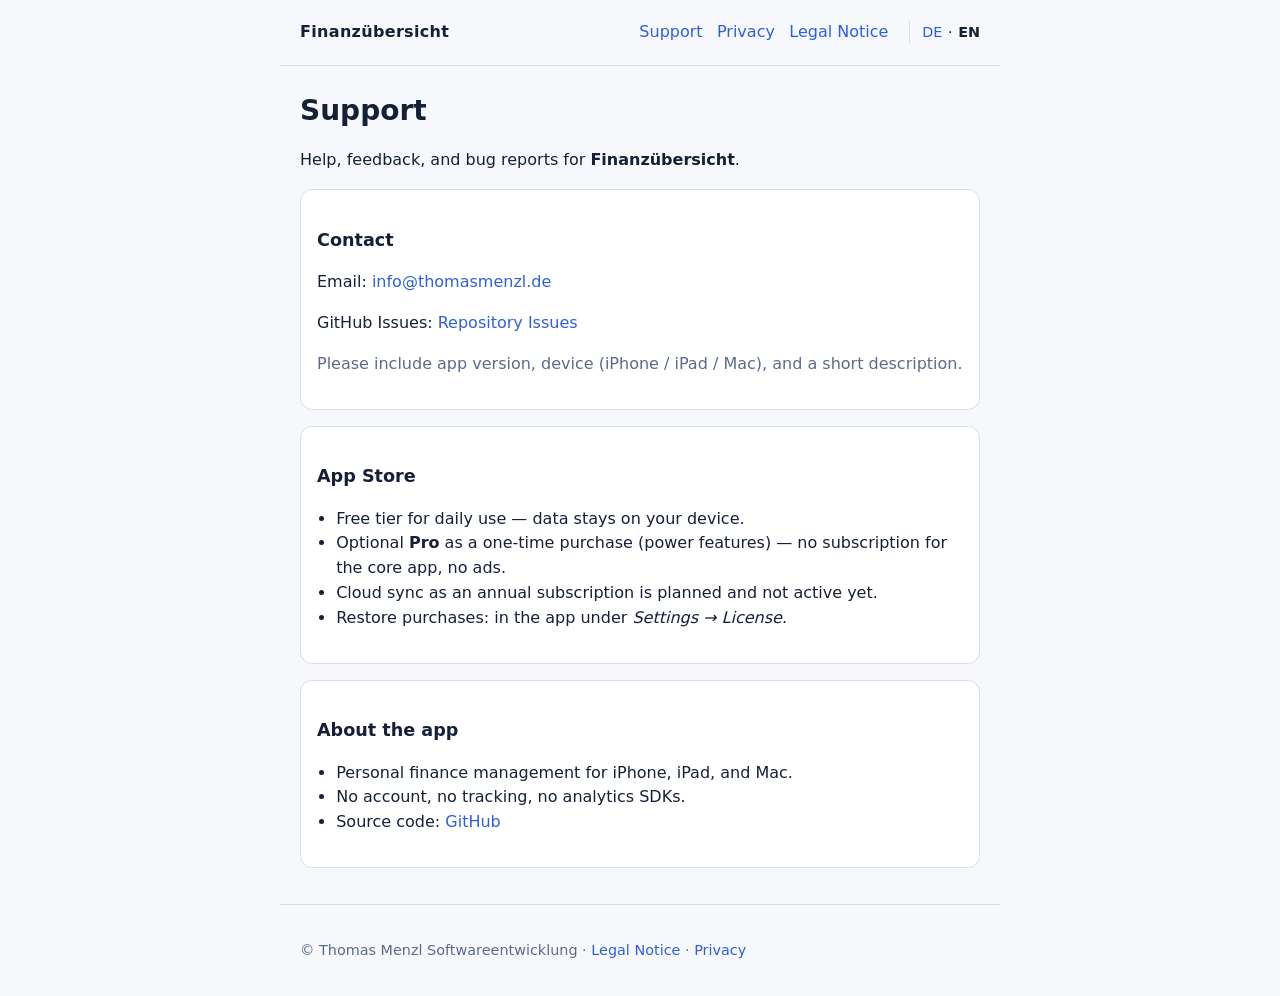
==== en/index.html @ 5ab2bddf "Align site with SimpleTD: DE/EN switch and VAT notice. Add separate en/ pages with nav language swit" ====
<!DOCTYPE html>
<html lang="en">
<head>
  <meta charset="utf-8" />
  <meta name="viewport" content="width=device-width, initial-scale=1" />
  <title>Finanzübersicht — Support</title>
  <meta name="description" content="Support, help, and contact for the Finanzübersicht app." />
  <link rel="stylesheet" href="../styles.css" />
  <link rel="alternate" hreflang="de" href="../index.html" />
  <link rel="alternate" hreflang="en" href="index.html" />
</head>
<body>
  <header>
    <p class="brand">Finanzübersicht</p>
    <nav>
      <a href="index.html">Support</a>
      <a href="privacy.html">Privacy</a>
      <a href="impressum.html">Legal Notice</a>
      <span class="lang-switch" aria-label="Language">
        <a href="../index.html" lang="de" hreflang="de">DE</a>
        <span aria-hidden="true">·</span>
        <a href="index.html" aria-current="true" lang="en">EN</a>
      </span>
    </nav>
  </header>

  <main>
    <h1>Support</h1>
    <p>Help, feedback, and bug reports for <strong>Finanzübersicht</strong>.</p>

    <section>
      <h2>Contact</h2>
      <p>
        Email:
        <a href="mailto:info@thomasmenzl.de">info@thomasmenzl.de</a>
      </p>
      <p>
        GitHub Issues:
        <a href="https://github.com/Thomas-Menzl-Softwareentwicklung/finanzuebersicht/issues">Repository Issues</a>
      </p>
      <p class="muted">Please include app version, device (iPhone / iPad / Mac), and a short description.</p>
    </section>

    <section>
      <h2>App Store</h2>
      <ul>
        <li>Free tier for daily use — data stays on your device.</li>
        <li>Optional <strong>Pro</strong> as a one-time purchase (power features) — no subscription for the core app, no ads.</li>
        <li>Cloud sync as an annual subscription is planned and not active yet.</li>
        <li>Restore purchases: in the app under <em>Settings → License</em>.</li>
      </ul>
    </section>

    <section>
      <h2>About the app</h2>
      <ul>
        <li>Personal finance management for iPhone, iPad, and Mac.</li>
        <li>No account, no tracking, no analytics SDKs.</li>
        <li>Source code: <a href="https://github.com/Thomas-Menzl-Softwareentwicklung/finanzuebersicht">GitHub</a></li>
      </ul>
    </section>
  </main>

  <footer>
    <p>© Thomas Menzl Softwareentwicklung · <a href="impressum.html">Legal Notice</a> · <a href="privacy.html">Privacy</a></p>
  </footer>
</body>
</html>
---- styles.css ----
:root {
  color-scheme: light dark;
  --bg: #0b1020;
  --fg: #e8eefc;
  --muted: #9aa8c7;
  --accent: #5b8cff;
  --card: #141b2f;
  --line: #243049;
  font-family: "Segoe UI", system-ui, -apple-system, sans-serif;
}

@media (prefers-color-scheme: light) {
  :root {
    --bg: #f6f8fc;
    --fg: #152038;
    --muted: #5b6b88;
    --accent: #2f5fdb;
    --card: #ffffff;
    --line: #d7deee;
  }
}

* { box-sizing: border-box; }

body {
  margin: 0;
  background: var(--bg);
  color: var(--fg);
  line-height: 1.55;
}

header, main, footer {
  max-width: 720px;
  margin: 0 auto;
  padding: 1.25rem 1.25rem;
}

header {
  display: flex;
  justify-content: space-between;
  align-items: center;
  gap: 1rem;
  border-bottom: 1px solid var(--line);
}

.brand {
  margin: 0;
  font-weight: 700;
  letter-spacing: 0.02em;
}

nav {
  display: flex;
  gap: 0.9rem;
  flex-wrap: wrap;
  align-items: center;
}

.lang-switch {
  display: inline-flex;
  gap: 0.35rem;
  align-items: center;
  margin-left: 0.4rem;
  padding-left: 0.75rem;
  border-left: 1px solid var(--line);
  font-size: 0.9rem;
}

.lang-switch a[aria-current="true"] {
  color: var(--fg);
  font-weight: 600;
  text-decoration: none;
  pointer-events: none;
}

a { color: var(--accent); text-decoration: none; }
a:hover { text-decoration: underline; }

h1 { font-size: 1.75rem; margin: 0.2rem 0 0.8rem; }
h2 { font-size: 1.1rem; margin-top: 1.4rem; }

section {
  background: var(--card);
  border: 1px solid var(--line);
  border-radius: 12px;
  padding: 0.9rem 1rem 1rem;
  margin: 1rem 0;
}

ul { padding-left: 1.2rem; }
.muted { color: var(--muted); }
hr { border: 0; border-top: 1px solid var(--line); margin: 2rem 0; }

footer {
  color: var(--muted);
  font-size: 0.9rem;
  border-top: 1px solid var(--line);
}
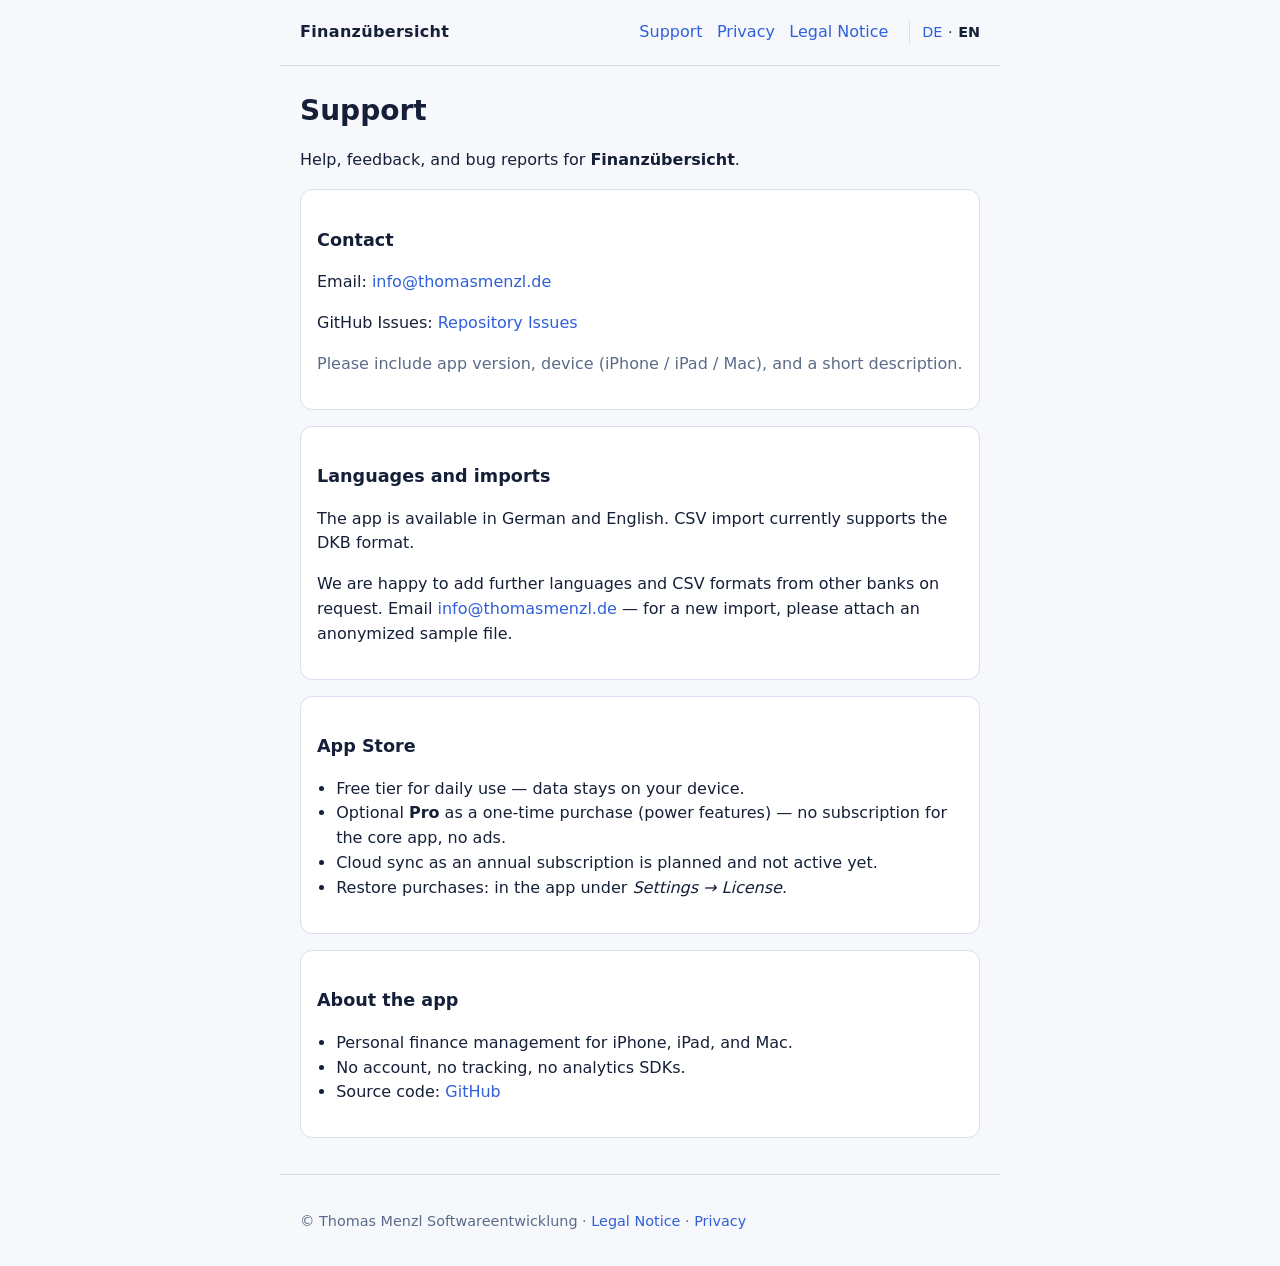
==== commit 2d05c240: "Add on-request languages and bank CSV note to support pages. Point visitors to email so extra locale" ====
--- a/en/index.html
+++ b/en/index.html
@@ -42,6 +42,12 @@
     </section>
 
     <section>
+      <h2>Languages and imports</h2>
+      <p>The app is available in German and English. CSV import currently supports the DKB format.</p>
+      <p>We are happy to add further languages and CSV formats from other banks on request. Email <a href="mailto:info@thomasmenzl.de?subject=Finanz%C3%BCbersicht%20language">info@thomasmenzl.de</a> — for a new import, please attach an anonymized sample file.</p>
+    </section>
+
+    <section>
       <h2>App Store</h2>
       <ul>
         <li>Free tier for daily use — data stays on your device.</li>
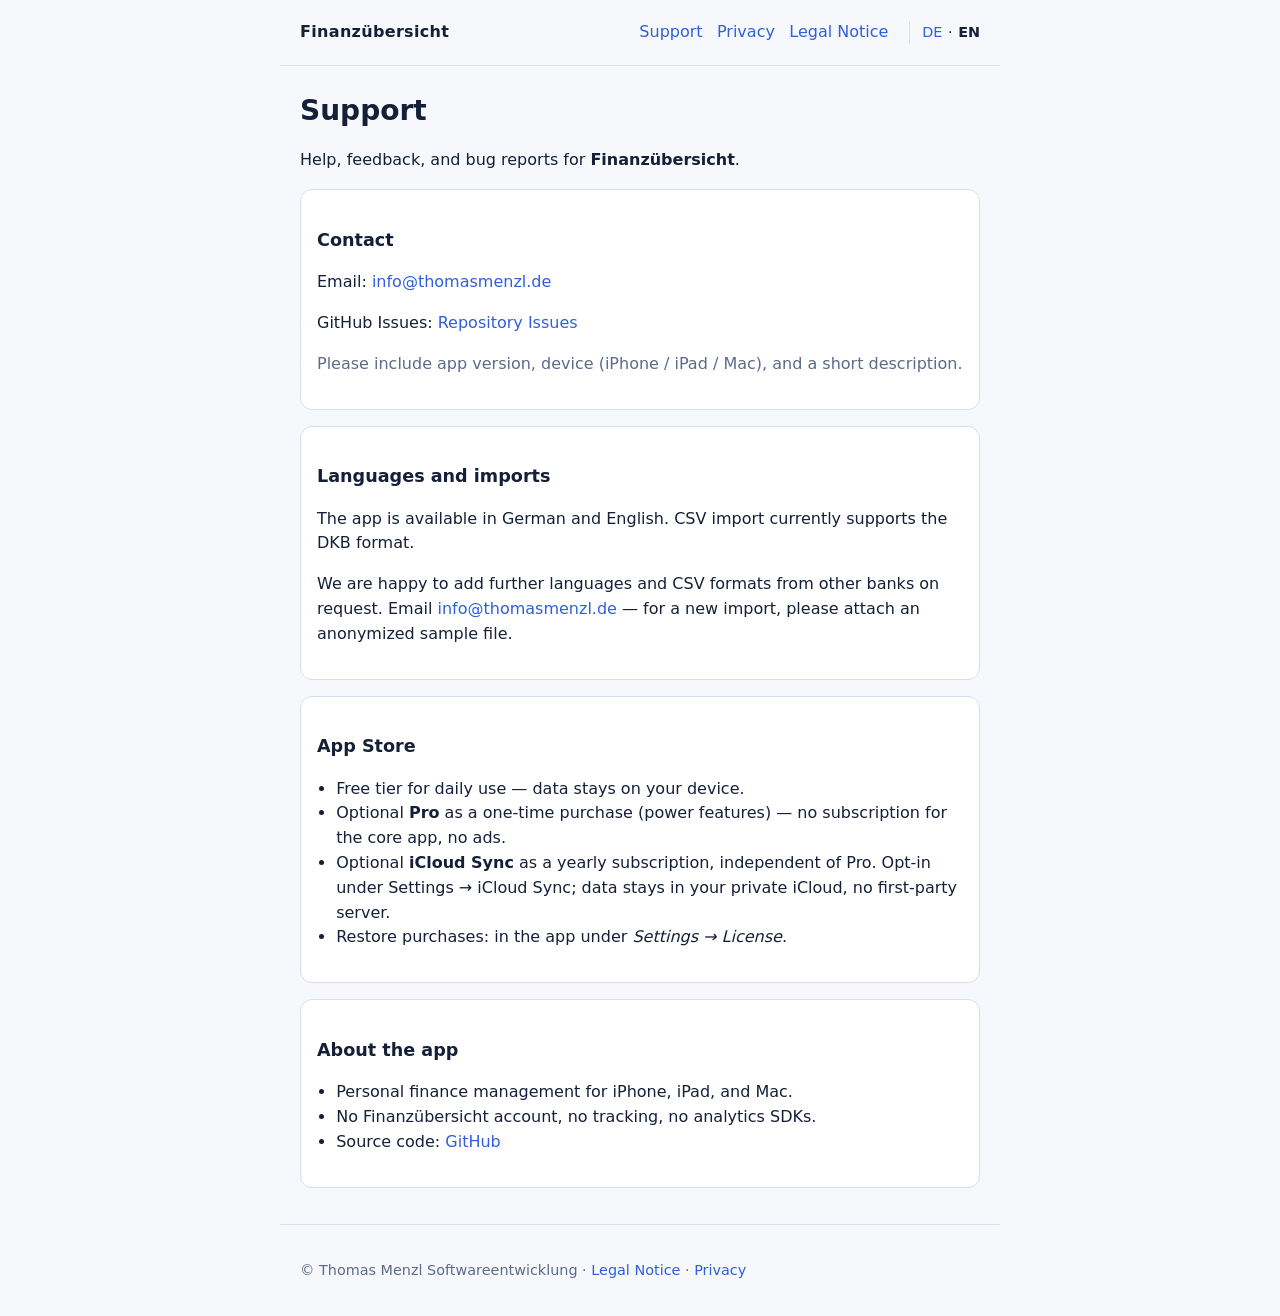
==== commit 68919f03: "Document optional iCloud Sync on support and privacy pages. Replace the outdated “sync is not part o" ====
--- a/en/index.html
+++ b/en/index.html
@@ -52,7 +52,7 @@
       <ul>
         <li>Free tier for daily use — data stays on your device.</li>
         <li>Optional <strong>Pro</strong> as a one-time purchase (power features) — no subscription for the core app, no ads.</li>
-        <li>Cloud sync as an annual subscription is planned and not active yet.</li>
+        <li>Optional <strong>iCloud Sync</strong> as a yearly subscription, independent of Pro. Opt-in under Settings → iCloud Sync; data stays in your private iCloud, no first-party server.</li>
         <li>Restore purchases: in the app under <em>Settings → License</em>.</li>
       </ul>
     </section>
@@ -61,7 +61,7 @@
       <h2>About the app</h2>
       <ul>
         <li>Personal finance management for iPhone, iPad, and Mac.</li>
-        <li>No account, no tracking, no analytics SDKs.</li>
+        <li>No Finanzübersicht account, no tracking, no analytics SDKs.</li>
         <li>Source code: <a href="https://github.com/Thomas-Menzl-Softwareentwicklung/finanzuebersicht">GitHub</a></li>
       </ul>
     </section>
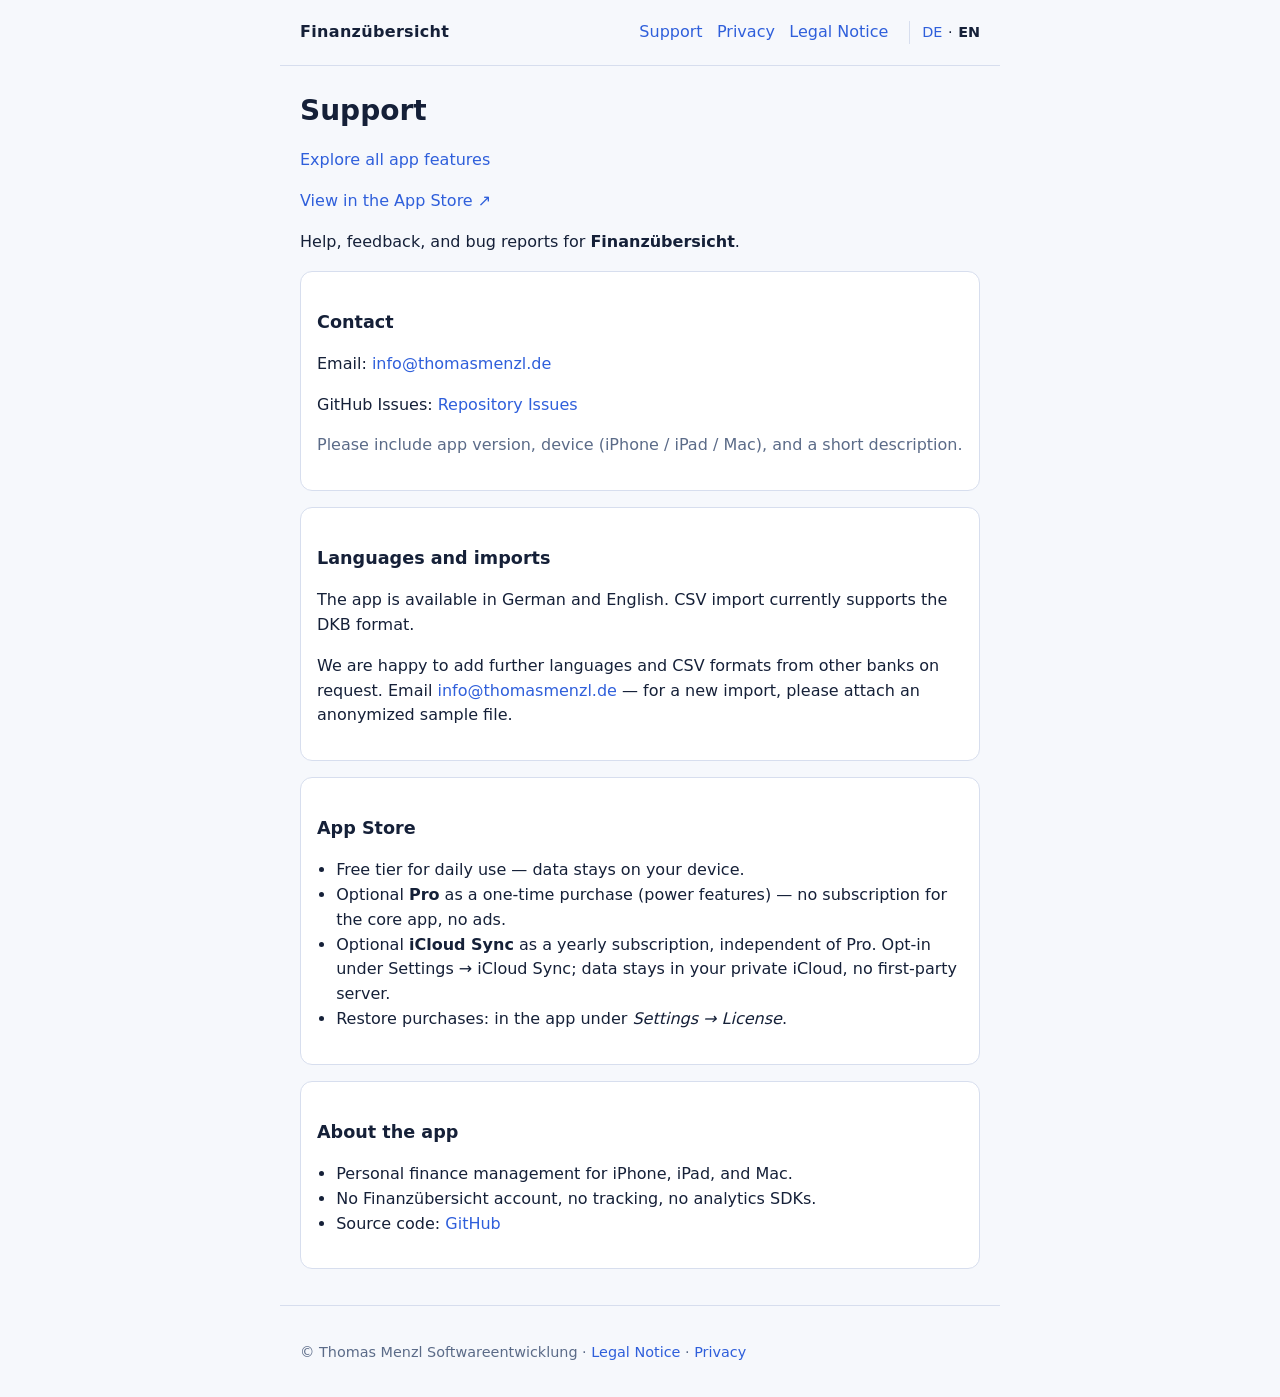
==== commit 4e9a1a1f: "Link support pages to product page" ====
--- a/en/index.html
+++ b/en/index.html
@@ -26,6 +26,8 @@
 
   <main>
     <h1>Support</h1>
+    <p><a href="https://thomasmenzl.de/finanzuebersicht/en/">Explore all app features</a></p>
+    <p><a href="https://apps.apple.com/app/id6796250291">View in the App Store ↗</a></p>
     <p>Help, feedback, and bug reports for <strong>Finanzübersicht</strong>.</p>
 
     <section>
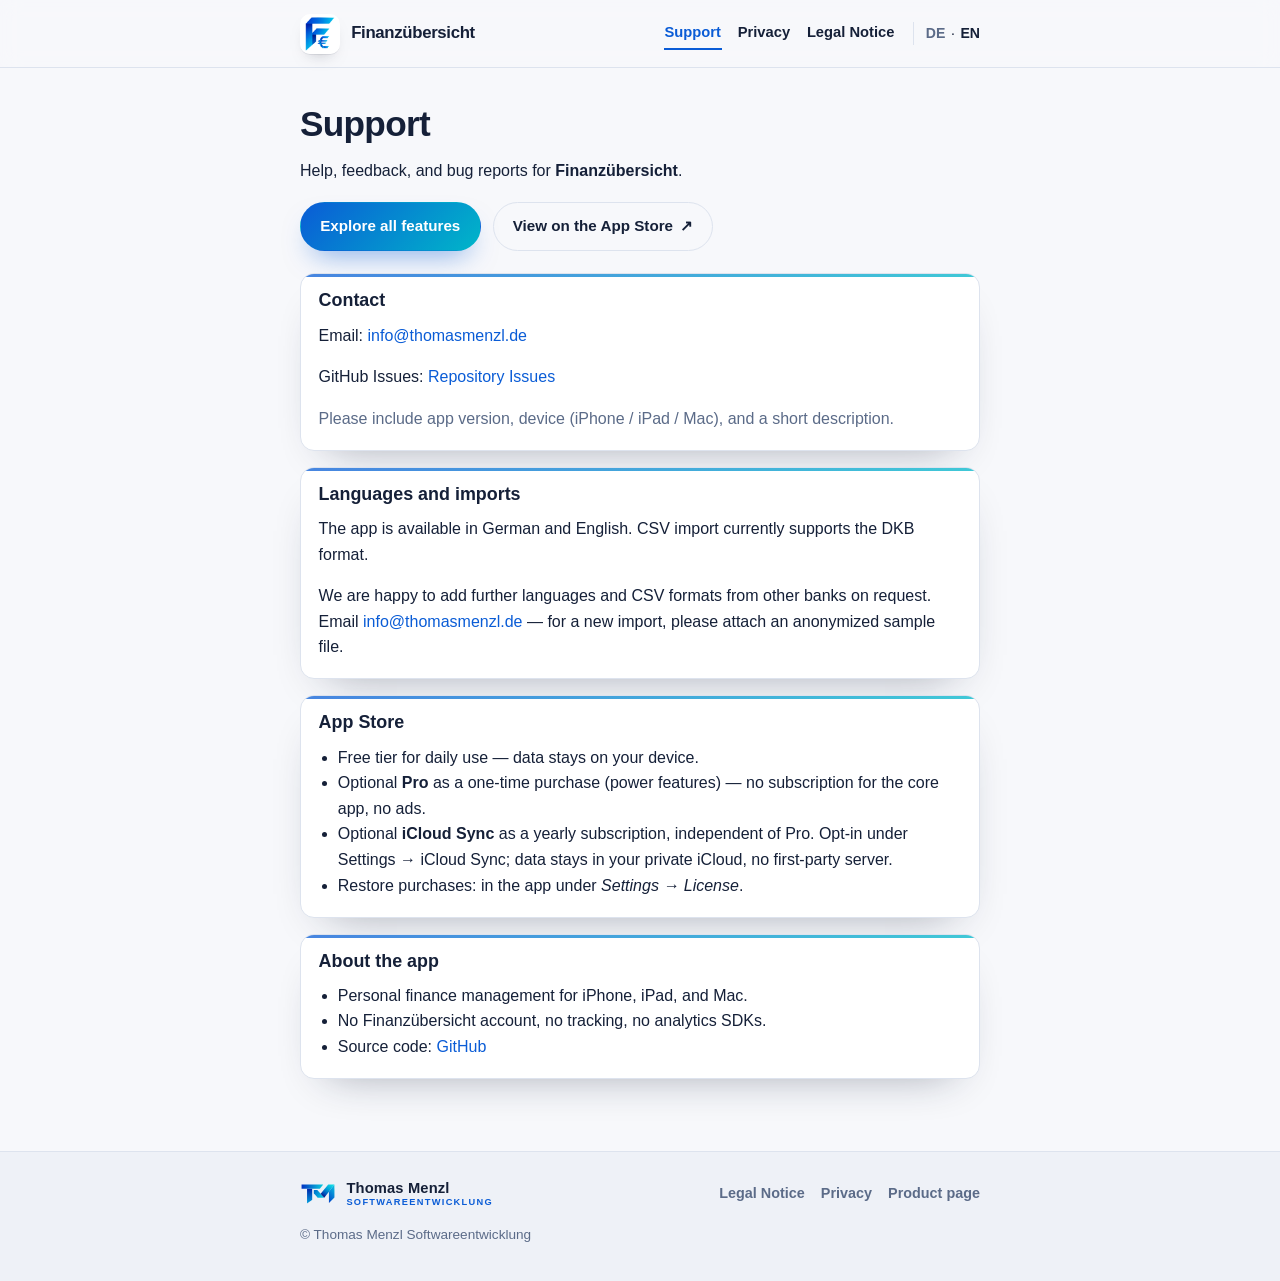
==== commit 31e7887f: "Align support site branding with thomasmenzl.de Reuse the shared blue–cyan tokens, product app icon," ====
--- a/en/index.html
+++ b/en/index.html
@@ -5,32 +5,53 @@
   <meta name="viewport" content="width=device-width, initial-scale=1" />
   <title>Finanzübersicht — Support</title>
   <meta name="description" content="Support, help, and contact for the Finanzübersicht app." />
+  <meta name="color-scheme" content="light dark" />
+  <meta name="theme-color" content="#f7f8fb" media="(prefers-color-scheme: light)" />
+  <meta name="theme-color" content="#0b1020" media="(prefers-color-scheme: dark)" />
+  <link rel="icon" href="../assets/logo-thomas-menzl-icon.svg" type="image/svg+xml" />
+  <link rel="alternate icon" href="../assets/favicon.png" type="image/png" />
+  <link rel="apple-touch-icon" href="../assets/apple-touch-icon.png" />
   <link rel="stylesheet" href="../styles.css" />
   <link rel="alternate" hreflang="de" href="../index.html" />
   <link rel="alternate" hreflang="en" href="index.html" />
 </head>
 <body>
-  <header>
-    <p class="brand">Finanzübersicht</p>
-    <nav>
-      <a href="index.html">Support</a>
-      <a href="privacy.html">Privacy</a>
-      <a href="impressum.html">Legal Notice</a>
-      <span class="lang-switch" aria-label="Language">
-        <a href="../index.html" lang="de" hreflang="de">DE</a>
-        <span aria-hidden="true">·</span>
-        <a href="index.html" aria-current="true" lang="en">EN</a>
-      </span>
-    </nav>
+  <a class="skip-link" href="#main">Skip to content</a>
+
+  <header class="site-header">
+    <div class="header-inner">
+      <a class="product-brand" href="index.html">
+        <img class="app-mark" src="../assets/app-icon.png" alt="" width="40" height="40" />
+        <span class="product-name">Finanzübersicht</span>
+      </a>
+      <nav class="primary-nav" aria-label="Main navigation">
+        <a href="index.html" aria-current="page">Support</a>
+        <a href="privacy.html">Privacy</a>
+        <a href="impressum.html">Legal Notice</a>
+        <span class="lang-switch" aria-label="Language">
+          <a href="../index.html" lang="de" hreflang="de">DE</a>
+          <span aria-hidden="true">·</span>
+          <a href="index.html" aria-current="true" lang="en">EN</a>
+        </span>
+      </nav>
+    </div>
   </header>
 
-  <main>
-    <h1>Support</h1>
-    <p><a href="https://thomasmenzl.de/finanzuebersicht/en/">Explore all app features</a></p>
-    <p><a href="https://apps.apple.com/app/id6796250291">View in the App Store ↗</a></p>
-    <p>Help, feedback, and bug reports for <strong>Finanzübersicht</strong>.</p>
+  <main id="main" class="page">
+    <div class="page-intro">
+      <h1>Support</h1>
+      <p>Help, feedback, and bug reports for <strong>Finanzübersicht</strong>.</p>
+      <div class="cta-group">
+        <a class="btn btn-primary" href="https://thomasmenzl.de/finanzuebersicht/en/">
+          Explore all features
+        </a>
+        <a class="btn btn-secondary" href="https://apps.apple.com/app/id6796250291">
+          View on the App Store <span aria-hidden="true">↗</span>
+        </a>
+      </div>
+    </div>
 
-    <section>
+    <section class="content-card">
       <h2>Contact</h2>
       <p>
         Email:
@@ -43,13 +64,13 @@
       <p class="muted">Please include app version, device (iPhone / iPad / Mac), and a short description.</p>
     </section>
 
-    <section>
+    <section class="content-card">
       <h2>Languages and imports</h2>
       <p>The app is available in German and English. CSV import currently supports the DKB format.</p>
       <p>We are happy to add further languages and CSV formats from other banks on request. Email <a href="mailto:info@thomasmenzl.de?subject=Finanz%C3%BCbersicht%20language">info@thomasmenzl.de</a> — for a new import, please attach an anonymized sample file.</p>
     </section>
 
-    <section>
+    <section class="content-card">
       <h2>App Store</h2>
       <ul>
         <li>Free tier for daily use — data stays on your device.</li>
@@ -59,7 +80,7 @@
       </ul>
     </section>
 
-    <section>
+    <section class="content-card">
       <h2>About the app</h2>
       <ul>
         <li>Personal finance management for iPhone, iPad, and Mac.</li>
@@ -69,8 +90,22 @@
     </section>
   </main>
 
-  <footer>
-    <p>© Thomas Menzl Softwareentwicklung · <a href="impressum.html">Legal Notice</a> · <a href="privacy.html">Privacy</a></p>
+  <footer class="site-footer">
+    <div class="footer-inner">
+      <a class="brand" href="https://thomasmenzl.de/" aria-label="Thomas Menzl Softwareentwicklung">
+        <img class="brand-mark" src="../assets/logo-thomas-menzl-icon.svg" alt="" width="50" height="30" />
+        <span class="brand-text">
+          <span class="brand-name">Thomas Menzl</span>
+          <span class="brand-sub">Softwareentwicklung</span>
+        </span>
+      </a>
+      <nav class="footer-nav" aria-label="Footer navigation">
+        <a href="impressum.html">Legal Notice</a>
+        <a href="privacy.html">Privacy</a>
+        <a href="https://thomasmenzl.de/finanzuebersicht/en/">Product page</a>
+      </nav>
+      <p class="footer-copy">© Thomas Menzl Softwareentwicklung</p>
+    </div>
   </footer>
 </body>
 </html>
--- a/styles.css
+++ b/styles.css
@@ -1,98 +1,449 @@
+/*
+  Finanzübersicht support site
+  Visual system aligned with thomasmenzl.de (shared tokens, brand, buttons).
+*/
+
 :root {
   color-scheme: light dark;
-  --bg: #0b1020;
-  --fg: #e8eefc;
-  --muted: #9aa8c7;
-  --accent: #5b8cff;
-  --card: #141b2f;
-  --line: #243049;
-  font-family: "Segoe UI", system-ui, -apple-system, sans-serif;
-}
-
-@media (prefers-color-scheme: light) {
+
+  --bg: #f7f8fb;
+  --bg-alt: #eef1f7;
+  --fg: #152038;
+  --muted: #5b6b88;
+  --line: #dde3ee;
+  --card-bg: #ffffff;
+
+  --accent: #0a5cd6;
+  --accent-2: #00b6c9;
+  --accent-contrast: #ffffff;
+  --focus-ring: #0a5cd6;
+
+  --radius: 14px;
+  --radius-sm: 8px;
+  --shadow-card: 0 20px 45px -28px rgba(21, 32, 56, 0.45);
+
+  --container: 720px;
+  --font: -apple-system, BlinkMacSystemFont, "Segoe UI", Roboto, "Helvetica Neue", Arial, sans-serif;
+}
+
+@media (prefers-color-scheme: dark) {
   :root {
-    --bg: #f6f8fc;
-    --fg: #152038;
-    --muted: #5b6b88;
-    --accent: #2f5fdb;
-    --card: #ffffff;
-    --line: #d7deee;
+    --bg: #0b1020;
+    --bg-alt: #0f1526;
+    --fg: #e8eefc;
+    --muted: #9aa8c7;
+    --line: #232d47;
+    --card-bg: #131a2e;
+
+    --accent: #4da8ff;
+    --accent-2: #35e0e6;
+    --accent-contrast: #071022;
+    --focus-ring: #4da8ff;
+
+    --shadow-card: 0 20px 45px -22px rgba(0, 0, 0, 0.6);
   }
 }
 
-* { box-sizing: border-box; }
+* {
+  box-sizing: border-box;
+}
+
+html {
+  -webkit-text-size-adjust: 100%;
+}
 
 body {
   margin: 0;
   background: var(--bg);
   color: var(--fg);
-  line-height: 1.55;
-}
-
-header, main, footer {
-  max-width: 720px;
+  font-family: var(--font);
+  line-height: 1.6;
+  font-size: 16px;
+  -webkit-font-smoothing: antialiased;
+}
+
+img {
+  display: block;
+  max-width: 100%;
+  height: auto;
+}
+
+h1,
+h2 {
+  line-height: 1.2;
+  margin: 0 0 0.6em;
+}
+
+h1 {
+  font-size: clamp(1.8rem, 4vw, 2.2rem);
+  font-weight: 800;
+  letter-spacing: -0.02em;
+  margin: 0.15rem 0 0.85rem;
+}
+
+h2 {
+  font-size: 1.12rem;
+  font-weight: 800;
+  margin-top: 0;
+}
+
+p {
+  margin: 0 0 1em;
+}
+
+a {
+  color: var(--accent);
+  text-decoration: none;
+}
+
+a:hover {
+  text-decoration: underline;
+}
+
+a:focus-visible {
+  outline: 3px solid var(--focus-ring);
+  outline-offset: 3px;
+  border-radius: var(--radius-sm);
+}
+
+ul {
+  margin: 0 0 0.4em;
+  padding-left: 1.2rem;
+}
+
+.muted {
+  color: var(--muted);
+}
+
+.sr-only {
+  position: absolute;
+  width: 1px;
+  height: 1px;
+  padding: 0;
+  margin: -1px;
+  overflow: hidden;
+  clip: rect(0, 0, 0, 0);
+  white-space: nowrap;
+  border: 0;
+}
+
+.skip-link {
+  position: absolute;
+  left: -999px;
+  top: 0;
+  background: var(--accent);
+  color: var(--accent-contrast);
+  padding: 0.7rem 1.1rem;
+  border-radius: 0 0 var(--radius-sm) 0;
+  z-index: 1000;
+  font-weight: 600;
+}
+
+.skip-link:focus {
+  left: 0;
+}
+
+/* ---------- Layout ---------- */
+
+.site-header {
+  position: sticky;
+  top: 0;
+  z-index: 100;
+  background: color-mix(in srgb, var(--bg) 88%, transparent);
+  backdrop-filter: saturate(140%) blur(10px);
+  border-bottom: 1px solid var(--line);
+}
+
+.header-inner,
+.page,
+.footer-inner {
+  max-width: var(--container);
   margin: 0 auto;
-  padding: 1.25rem 1.25rem;
-}
-
-header {
-  display: flex;
+  padding: 0 1.25rem;
+}
+
+.header-inner {
+  display: flex;
+  align-items: center;
   justify-content: space-between;
-  align-items: center;
   gap: 1rem;
-  border-bottom: 1px solid var(--line);
-}
-
-.brand {
-  margin: 0;
-  font-weight: 700;
-  letter-spacing: 0.02em;
-}
-
-nav {
-  display: flex;
-  gap: 0.9rem;
+  padding-top: 0.85rem;
+  padding-bottom: 0.85rem;
+}
+
+.page {
+  padding: 2rem 1.25rem 3.5rem;
+}
+
+/* ---------- Product brand (header) ---------- */
+
+.product-brand {
+  display: inline-flex;
+  align-items: center;
+  gap: 0.7rem;
+  color: var(--fg);
+  text-decoration: none;
+  min-width: 0;
+}
+
+.product-brand:hover {
+  text-decoration: none;
+}
+
+.app-mark {
+  width: 40px;
+  height: 40px;
+  border-radius: 10px;
+  flex-shrink: 0;
+  box-shadow:
+    0 1px 0 color-mix(in srgb, var(--fg) 8%, transparent),
+    0 8px 18px -12px rgba(15, 23, 42, 0.55);
+}
+
+.product-name {
+  font-weight: 800;
+  font-size: 1.05rem;
+  letter-spacing: -0.02em;
+}
+
+/* ---------- Nav ---------- */
+
+.primary-nav {
+  display: flex;
+  align-items: center;
+  gap: 0.95rem;
   flex-wrap: wrap;
-  align-items: center;
+  justify-content: flex-end;
+}
+
+.primary-nav > a {
+  color: var(--fg);
+  font-weight: 600;
+  font-size: 0.92rem;
+  padding: 0.25rem 0.05rem;
+  border-bottom: 2px solid transparent;
+}
+
+.primary-nav > a:hover,
+.primary-nav > a[aria-current="page"] {
+  color: var(--accent);
+  text-decoration: none;
+  border-bottom-color: var(--accent);
 }
 
 .lang-switch {
   display: inline-flex;
   gap: 0.35rem;
   align-items: center;
-  margin-left: 0.4rem;
+  margin-left: 0.15rem;
   padding-left: 0.75rem;
   border-left: 1px solid var(--line);
-  font-size: 0.9rem;
+  font-size: 0.88rem;
+}
+
+.lang-switch a {
+  color: var(--muted);
+  font-weight: 600;
 }
 
 .lang-switch a[aria-current="true"] {
   color: var(--fg);
-  font-weight: 600;
+  font-weight: 700;
   text-decoration: none;
   pointer-events: none;
 }
 
-a { color: var(--accent); text-decoration: none; }
-a:hover { text-decoration: underline; }
-
-h1 { font-size: 1.75rem; margin: 0.2rem 0 0.8rem; }
-h2 { font-size: 1.1rem; margin-top: 1.4rem; }
-
-section {
-  background: var(--card);
+.lang-switch a:hover {
+  color: var(--accent);
+}
+
+/* ---------- Intro / CTAs ---------- */
+
+.page-intro {
+  margin-bottom: 1.4rem;
+}
+
+.cta-group {
+  display: flex;
+  gap: 0.75rem;
+  flex-wrap: wrap;
+  margin: 1.1rem 0 1.25rem;
+}
+
+.btn {
+  display: inline-flex;
+  align-items: center;
+  justify-content: center;
+  gap: 0.45rem;
+  padding: 0.72rem 1.2rem;
+  border-radius: 999px;
+  font-weight: 700;
+  font-size: 0.95rem;
+  border: 1px solid transparent;
+  cursor: pointer;
+  transition: transform 0.15s ease, box-shadow 0.15s ease, background 0.15s ease, color 0.15s ease;
+}
+
+.btn:hover {
+  text-decoration: none;
+  transform: translateY(-1px);
+}
+
+.btn-primary {
+  background: linear-gradient(135deg, var(--accent) 0%, var(--accent-2) 100%);
+  color: #ffffff;
+  box-shadow: 0 14px 28px -12px color-mix(in srgb, var(--accent) 55%, transparent);
+}
+
+.btn-primary:hover {
+  box-shadow: 0 18px 32px -12px color-mix(in srgb, var(--accent) 65%, transparent);
+  color: #ffffff;
+}
+
+.btn-secondary {
+  background: transparent;
+  color: var(--fg);
+  border-color: var(--line);
+}
+
+.btn-secondary:hover {
+  border-color: var(--accent);
+  color: var(--accent);
+}
+
+/* ---------- Content cards ---------- */
+
+.content-card {
+  background: var(--card-bg);
   border: 1px solid var(--line);
-  border-radius: 12px;
-  padding: 0.9rem 1rem 1rem;
+  border-radius: var(--radius);
+  padding: 1rem 1.1rem 1.15rem;
   margin: 1rem 0;
-}
-
-ul { padding-left: 1.2rem; }
-.muted { color: var(--muted); }
-hr { border: 0; border-top: 1px solid var(--line); margin: 2rem 0; }
-
-footer {
+  box-shadow: var(--shadow-card);
+  position: relative;
+  overflow: hidden;
+}
+
+.content-card::before {
+  content: "";
+  position: absolute;
+  top: 0;
+  left: 0;
+  right: 0;
+  height: 3px;
+  background: linear-gradient(90deg, var(--accent), var(--accent-2));
+  opacity: 0.75;
+}
+
+.content-card > :last-child {
+  margin-bottom: 0;
+}
+
+/* ---------- Footer / developer brand ---------- */
+
+.site-footer {
+  border-top: 1px solid var(--line);
+  padding: 1.75rem 0 2.25rem;
+  background: var(--bg-alt);
+}
+
+.footer-inner {
+  display: flex;
+  flex-wrap: wrap;
+  align-items: center;
+  justify-content: space-between;
+  gap: 1rem 1.5rem;
+}
+
+.brand {
+  display: inline-flex;
+  align-items: center;
+  gap: 0.65rem;
+  color: var(--fg);
+  text-decoration: none;
+}
+
+.brand:hover {
+  text-decoration: none;
+}
+
+.brand-mark {
+  width: 36px;
+  height: auto;
+  flex-shrink: 0;
+}
+
+.brand-text {
+  display: flex;
+  flex-direction: column;
+  line-height: 1.15;
+}
+
+.brand-name {
+  font-weight: 800;
+  font-size: 0.92rem;
+  letter-spacing: 0.01em;
+  color: var(--fg);
+}
+
+.brand-sub {
+  font-weight: 700;
+  font-size: 0.58rem;
+  letter-spacing: 0.14em;
+  text-transform: uppercase;
+  color: var(--accent);
+}
+
+.footer-nav {
+  display: flex;
+  flex-wrap: wrap;
+  gap: 1rem;
+}
+
+.footer-nav a {
   color: var(--muted);
   font-size: 0.9rem;
+  font-weight: 600;
+}
+
+.footer-nav a:hover {
+  color: var(--accent);
+}
+
+.footer-copy {
+  margin: 0;
+  width: 100%;
+  color: var(--muted);
+  font-size: 0.85rem;
   border-top: 1px solid var(--line);
-}
+  padding-top: 1rem;
+}
+
+@media (min-width: 640px) {
+  .footer-copy {
+    width: auto;
+    border-top: none;
+    padding-top: 0;
+    order: 3;
+    flex-basis: 100%;
+  }
+}
+
+@media (max-width: 640px) {
+  .header-inner {
+    align-items: flex-start;
+    flex-direction: column;
+  }
+
+  .primary-nav {
+    width: 100%;
+    justify-content: flex-start;
+  }
+}
+
+@media (prefers-reduced-motion: reduce) {
+  * {
+    transition-duration: 0.01ms !important;
+    animation-duration: 0.01ms !important;
+  }
+}
